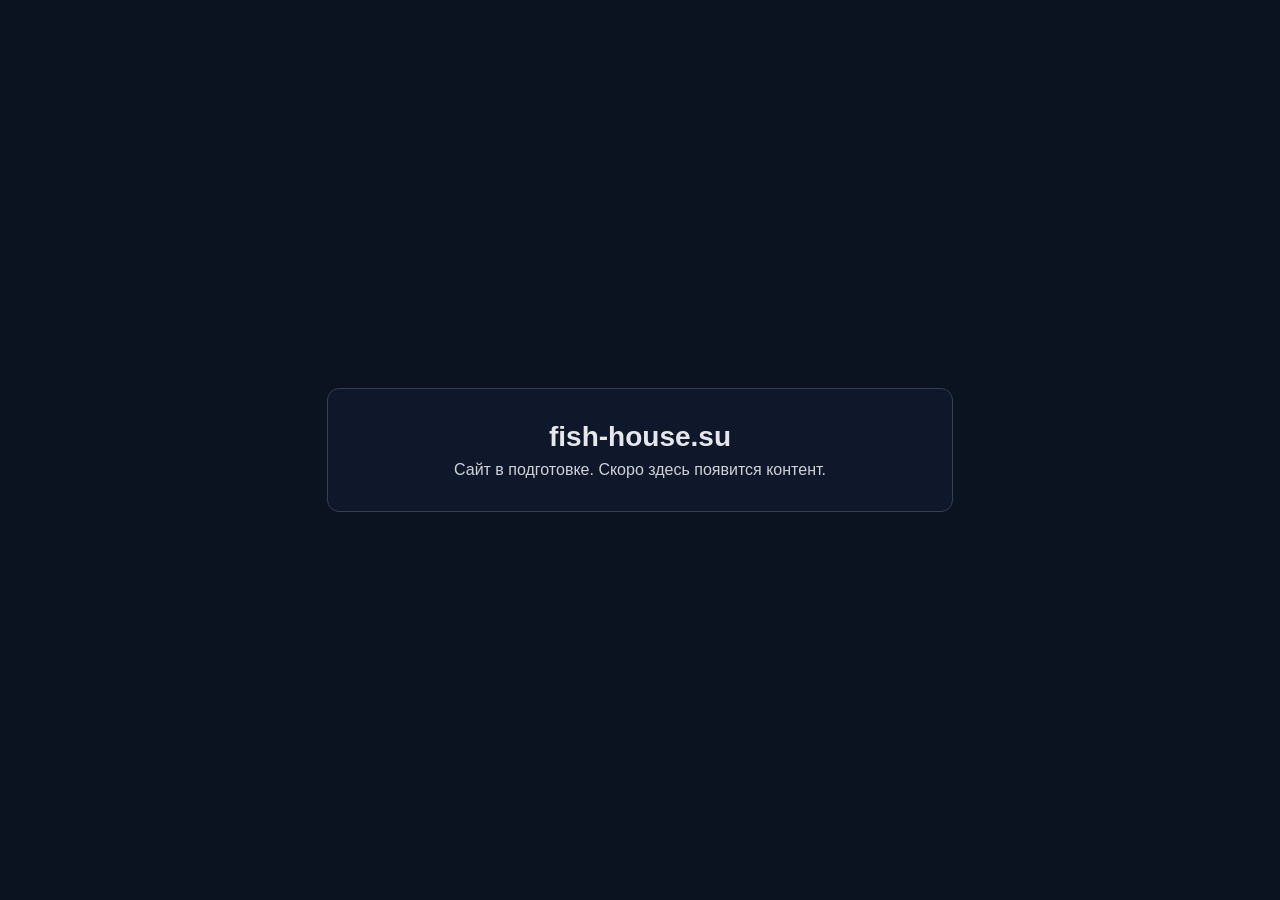
==== html/index.html @ 892a73ef "Initial Nginx + S-UI + LetsEncrypt setup" ====
<!doctype html>
<html lang="ru">
<head>
  <meta charset="utf-8">
  <meta name="viewport" content="width=device-width,initial-scale=1">
  <title>fish-house.su</title>
  <style>
    :root { color-scheme: dark; }
    body {
      margin: 0;
      min-height: 100vh;
      display: grid;
      place-items: center;
      font-family: -apple-system, BlinkMacSystemFont, "Segoe UI", Roboto, Arial, sans-serif;
      background: #0b1220;
      color: #e5e7eb;
    }
    .card {
      text-align: center;
      padding: 32px;
      border: 1px solid #334155;
      border-radius: 12px;
      background: #0f172a;
      max-width: 560px;
      width: calc(100% - 48px);
    }
    h1 { margin: 0 0 8px; font-size: 28px; }
    p { margin: 0; opacity: .9; }
  </style>
</head>
<body>
  <main class="card">
    <h1>fish-house.su</h1>
    <p>Сайт в подготовке. Скоро здесь появится контент.</p>
  </main>
</body>
</html>
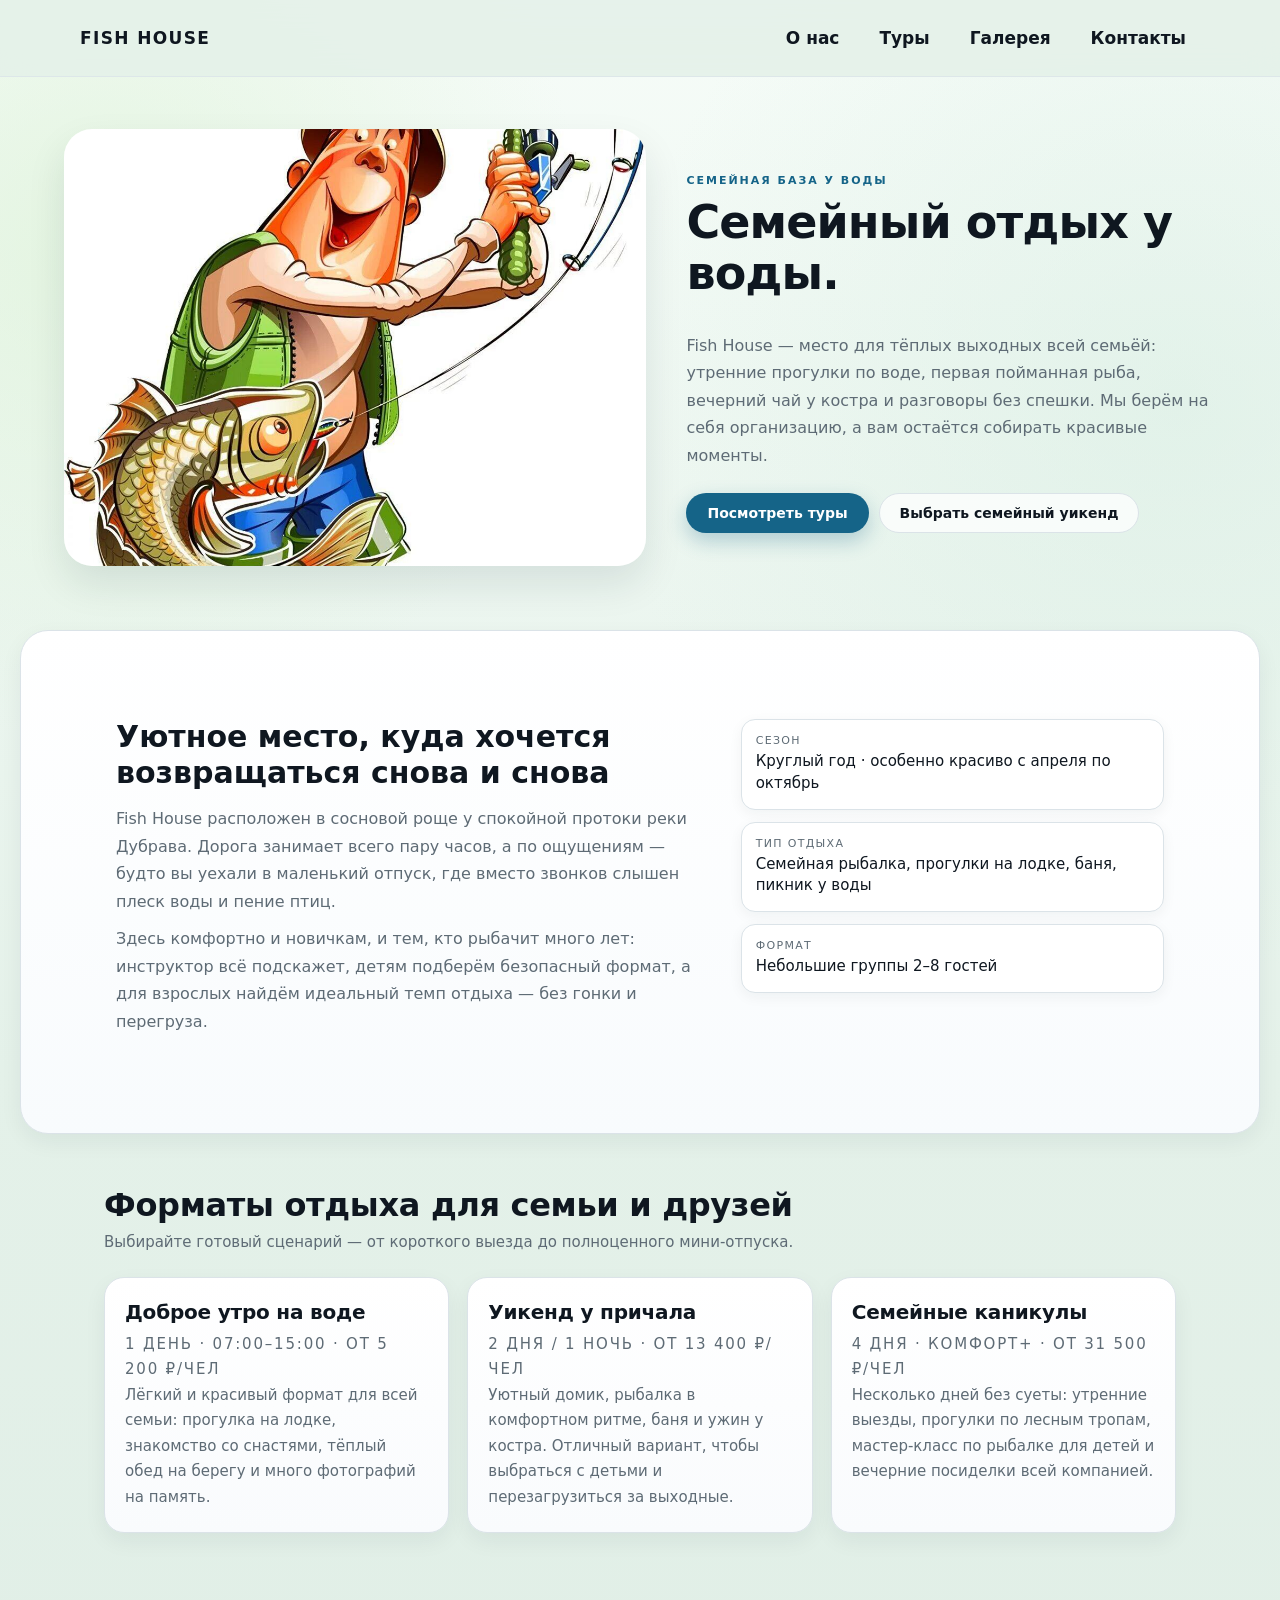
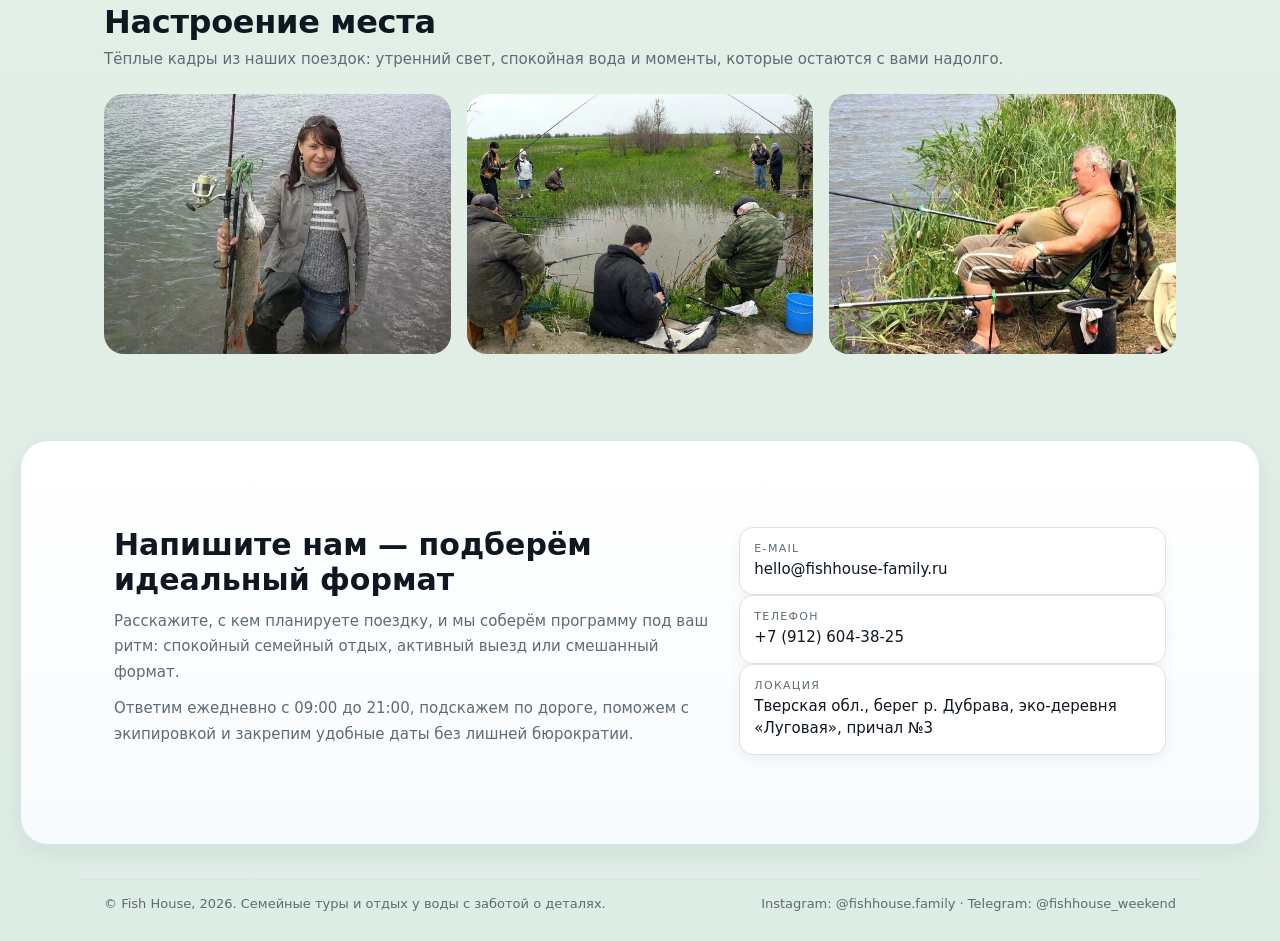
==== commit 28c6ac74: "add sait" ====
--- a/html/index.html
+++ b/html/index.html
@@ -1,37 +1,198 @@
-<!doctype html>
+<!DOCTYPE html>
 <html lang="ru">
 <head>
-  <meta charset="utf-8">
-  <meta name="viewport" content="width=device-width,initial-scale=1">
-  <title>fish-house.su</title>
-  <style>
-    :root { color-scheme: dark; }
-    body {
-      margin: 0;
-      min-height: 100vh;
-      display: grid;
-      place-items: center;
-      font-family: -apple-system, BlinkMacSystemFont, "Segoe UI", Roboto, Arial, sans-serif;
-      background: #0b1220;
-      color: #e5e7eb;
-    }
-    .card {
-      text-align: center;
-      padding: 32px;
-      border: 1px solid #334155;
-      border-radius: 12px;
-      background: #0f172a;
-      max-width: 560px;
-      width: calc(100% - 48px);
-    }
-    h1 { margin: 0 0 8px; font-size: 28px; }
-    p { margin: 0; opacity: .9; }
-  </style>
+    <meta charset="UTF-8">
+    <title>Fish House — семейный отдых и рыбалка с душой</title>
+    <meta name="viewport" content="width=device-width, initial-scale=1">
+    <meta name="description" content="Fish House — тёплый семейный отдых у воды: рыбалка, уютные домики, прогулки на лодке и воспоминания, которые хочется повторить.">
+    <link rel="stylesheet" href="assets/css/style.css">
 </head>
 <body>
-  <main class="card">
-    <h1>fish-house.su</h1>
-    <p>Сайт в подготовке. Скоро здесь появится контент.</p>
-  </main>
+<header class="site-header">
+    <div class="container header-inner">
+        <div class="logo">Fish House</div>
+        <nav class="nav" aria-label="Основная навигация">
+            <a href="#about">О нас</a>
+            <a href="#tours">Туры</a>
+            <a href="#gallery">Галерея</a>
+            <a href="#contacts">Контакты</a>
+        </nav>
+    </div>
+</header>
+
+<main>
+    <!-- Hero -->
+    <section class="hero">
+        <div class="hero-media">
+            <img src="assets/img/hero.jpg" alt="Рыбалка на рассвете">
+        </div>
+        <div class="hero-content">
+            <p class="eyebrow">Семейная база у воды</p>
+            <h1>Семейный отдых у воды.</h1>
+            <p class="hero-text">
+                Fish House — место для тёплых выходных всей семьёй: утренние прогулки по воде,
+                первая пойманная рыба, вечерний чай у костра и разговоры без спешки.
+                Мы берём на себя организацию, а вам остаётся собирать красивые моменты.
+            </p>
+            <div class="hero-actions">
+                <a href="#tours" class="btn primary">Посмотреть туры</a>
+                <a href="#contacts" class="btn ghost">Выбрать семейный уикенд</a>
+            </div>
+        </div>
+    </section>
+
+    <!-- About -->
+    <section id="about" class="section section-split">
+        <div class="container split-inner">
+            <div class="split-text">
+                <h2>Уютное место, куда хочется возвращаться снова и снова</h2>
+                <p>
+                    Fish House расположен в сосновой роще у спокойной протоки реки Дубрава.
+                    Дорога занимает всего пару часов, а по ощущениям — будто вы уехали в маленький отпуск,
+                    где вместо звонков слышен плеск воды и пение птиц.
+                </p>
+                <p>
+                    Здесь комфортно и новичкам, и тем, кто рыбачит много лет:
+                    инструктор всё подскажет, детям подберём безопасный формат,
+                    а для взрослых найдём идеальный темп отдыха — без гонки и перегруза.
+                </p>
+            </div>
+            <div class="split-meta">
+                <div class="meta-block">
+                    <span class="meta-label">Сезон</span>
+                    <span class="meta-value">Круглый год · особенно красиво с апреля по октябрь</span>
+                </div>
+                <div class="meta-block">
+                    <span class="meta-label">Тип отдыха</span>
+                    <span class="meta-value">Семейная рыбалка, прогулки на лодке, баня, пикник у воды</span>
+                </div>
+                <div class="meta-block">
+                    <span class="meta-label">Формат</span>
+                    <span class="meta-value">Небольшие группы 2–8 гостей</span>
+                </div>
+            </div>
+        </div>
+    </section>
+
+    <!-- Tours -->
+    <section id="tours" class="section section-cards">
+        <div class="container">
+            <div class="section-header">
+                <h2>Форматы отдыха для семьи и друзей</h2>
+                <p>Выбирайте готовый сценарий — от короткого выезда до полноценного мини-отпуска.</p>
+            </div>
+            <div class="cards-grid">
+                <article class="card">
+                    <h3>Доброе утро на воде</h3>
+                    <p class="card-tag">1 день · 07:00–15:00 · от 5 200 ₽/чел</p>
+                    <p>
+                        Лёгкий и красивый формат для всей семьи: прогулка на лодке,
+                        знакомство со снастями, тёплый обед на берегу и много фотографий на память.
+                    </p>
+                </article>
+                <article class="card">
+                    <h3>Уикенд у причала</h3>
+                    <p class="card-tag">2 дня / 1 ночь · от 13 400 ₽/чел</p>
+                    <p>
+                        Уютный домик, рыбалка в комфортном ритме, баня и ужин у костра.
+                        Отличный вариант, чтобы выбраться с детьми и перезагрузиться за выходные.
+                    </p>
+                </article>
+                <article class="card">
+                    <h3>Семейные каникулы</h3>
+                    <p class="card-tag">4 дня · комфорт+ · от 31 500 ₽/чел</p>
+                    <p>
+                        Несколько дней без суеты: утренние выезды, прогулки по лесным тропам,
+                        мастер-класс по рыбалке для детей и вечерние посиделки всей компанией.
+                    </p>
+                </article>
+            </div>
+        </div>
+    </section>
+
+    <!-- Gallery -->
+    <section id="gallery" class="section section-gallery">
+        <div class="container">
+            <div class="section-header">
+                <h2>Настроение места</h2>
+                <p>Тёплые кадры из наших поездок: утренний свет, спокойная вода и моменты, которые остаются с вами надолго.</p>
+            </div>
+            <div class="gallery-grid">
+                <figure class="gallery-item">
+                    <img src="assets/img/gallery-1.jpg" alt="Лодка на рассвете">
+                </figure>
+                <figure class="gallery-item">
+                    <img src="assets/img/gallery-2.jpg" alt="Река и лес">
+                </figure>
+                <figure class="gallery-item">
+                    <img src="assets/img/gallery-3.jpg" alt="Рыбак на причале">
+                </figure>
+            </div>
+        </div>
+    </section>
+
+    <!-- Contacts -->
+    <section id="contacts" class="section section-contacts">
+        <div class="container contacts-inner">
+            <div>
+                <h2>Напишите нам — подберём идеальный формат</h2>
+                <p>
+                    Расскажите, с кем планируете поездку, и мы соберём программу под ваш ритм:
+                    спокойный семейный отдых, активный выезд или смешанный формат.
+                </p>
+                <p>
+                    Ответим ежедневно с 09:00 до 21:00, подскажем по дороге,
+                    поможем с экипировкой и закрепим удобные даты без лишней бюрократии.
+                </p>
+            </div>
+            <div class="contacts-meta">
+                <div class="meta-block">
+                    <span class="meta-label">E‑mail</span>
+                    <span class="meta-value">hello@fishhouse-family.ru</span>
+                </div>
+                <div class="meta-block">
+                    <span class="meta-label">Телефон</span>
+                    <span class="meta-value">+7 (912) 604-38-25</span>
+                </div>
+                <div class="meta-block">
+                    <span class="meta-label">Локация</span>
+                    <span class="meta-value">Тверская обл., берег р. Дубрава, эко-деревня «Луговая», причал №3</span>
+                </div>
+            </div>
+        </div>
+    </section>
+</main>
+
+<footer class="site-footer">
+    <div class="container footer-inner">
+        <span>© Fish House, 2026. Семейные туры и отдых у воды с заботой о деталях.</span>
+        <span>Instagram: @fishhouse.family · Telegram: @fishhouse_weekend</span>
+    </div>
+</footer>
+<script>
+    (function () {
+        var header = document.querySelector('.site-header');
+        if (!header) return;
+
+        var media = window.matchMedia('(max-width: 600px)');
+
+        function syncHeaderState() {
+            if (!media.matches) {
+                header.classList.remove('is-scrolled');
+                return;
+            }
+
+            if (window.scrollY > 8) {
+                header.classList.add('is-scrolled');
+            } else {
+                header.classList.remove('is-scrolled');
+            }
+        }
+
+        window.addEventListener('scroll', syncHeaderState, { passive: true });
+        window.addEventListener('resize', syncHeaderState);
+        syncHeaderState();
+    })();
+</script>
 </body>
 </html>
--- a/html/assets/css/style.css
+++ b/html/assets/css/style.css
@@ -0,0 +1,487 @@
+:root {
+    --bg: #e4f1e9;
+    --bg-alt: #ffffff;
+    --text: #0f1720;
+    --muted: #5e6b75;
+    --accent: #156488;
+    --accent-hover: #0f506d;
+    --accent-soft: #d9edf6;
+    --border: #dbe3e8;
+    --surface: #ffffff;
+    --shadow-sm: 0 8px 22px rgba(11, 36, 49, 0.06);
+    --shadow-md: 0 18px 38px rgba(11, 36, 49, 0.1);
+    --radius-xl: 28px;
+    --radius-lg: 20px;
+    --radius-md: 14px;
+    --radius-sm: 10px;
+}
+
+*,
+*::before,
+*::after {
+    box-sizing: border-box;
+}
+
+html, body {
+    margin: 0;
+    padding: 0;
+    scroll-behavior: smooth;
+    font-family: system-ui, -apple-system, BlinkMacSystemFont, "SF Pro Text",
+    "Segoe UI", sans-serif;
+    background:
+        radial-gradient(900px circle at 8% 10%, rgba(214, 240, 206, 0.52) 0%, rgba(214, 240, 206, 0) 54%),
+        radial-gradient(980px circle at 92% 16%, rgba(208, 234, 221, 0.42) 0%, rgba(208, 234, 221, 0) 58%),
+        linear-gradient(180deg, #f6fcf8 0%, var(--bg) 42%, #ddece4 100%);
+    color: var(--text);
+}
+
+img {
+    max-width: 100%;
+    display: block;
+}
+
+a {
+    color: inherit;
+    text-decoration: none;
+}
+
+.container {
+    width: 100%;
+    max-width: 1120px;
+    margin: 0 auto;
+    padding: 0 24px;
+}
+
+/* Header */
+
+.site-header {
+    position: sticky;
+    top: 0;
+    z-index: 10;
+    backdrop-filter: blur(16px);
+    background: rgba(228, 241, 233, 0.88);
+    border-bottom: 1px solid rgba(219, 227, 232, 0.7);
+    transition: background 0.22s ease, border-color 0.22s ease, box-shadow 0.22s ease;
+}
+
+.site-header.is-scrolled {
+    background: rgba(228, 241, 233, 0.97);
+    border-bottom: 1px solid rgba(196, 214, 205, 0.9);
+    box-shadow: 0 6px 18px rgba(30, 64, 49, 0.09);
+}
+
+.header-inner {
+    display: flex;
+    align-items: center;
+    justify-content: space-between;
+    padding: 18px 0;
+}
+
+.logo {
+    font-weight: 700;
+    letter-spacing: 0.08em;
+    text-transform: uppercase;
+    font-size: 17px;
+    line-height: 1.2;
+}
+
+.nav {
+    display: flex;
+    gap: 12px;
+    font-size: 17px;
+    font-weight: 600;
+    line-height: 1.2;
+}
+
+.nav a {
+    padding: 10px 14px;
+    border-radius: 999px;
+    transition: background 0.2s ease, color 0.2s ease;
+}
+
+.nav a:hover {
+    background: rgba(21, 100, 136, 0.1);
+    color: var(--accent);
+}
+
+/* Hero */
+
+.hero {
+    display: grid;
+    grid-template-columns: minmax(0, 1.1fr) minmax(0, 1fr);
+    gap: clamp(24px, 3.2vw, 40px);
+    padding: clamp(28px, 5vw, 52px) 24px 64px;
+    max-width: 1200px;
+    margin: 0 auto;
+}
+
+.hero-media {
+    border-radius: var(--radius-xl);
+    overflow: hidden;
+    aspect-ratio: 4 / 3;
+    box-shadow: var(--shadow-md);
+}
+
+.hero-media img {
+    object-fit: cover;
+    width: 100%;
+    height: 100%;
+    min-height: 100%;
+    object-position: center 58%;
+}
+
+.hero-content {
+    display: flex;
+    flex-direction: column;
+    justify-content: center;
+}
+
+.eyebrow {
+    text-transform: uppercase;
+    letter-spacing: 0.18em;
+    font-size: 11px;
+    color: var(--accent);
+    font-weight: 700;
+    margin-bottom: 10px;
+}
+
+.hero h1 {
+    font-size: clamp(30px, 4.1vw, 46px);
+    line-height: 1.12;
+    margin: 0 0 16px;
+    letter-spacing: -0.02em;
+}
+
+.hero-text {
+    color: var(--muted);
+    font-size: 16px;
+    line-height: 1.72;
+    margin-bottom: 24px;
+    max-width: 60ch;
+}
+
+.hero-actions {
+    display: flex;
+    flex-wrap: wrap;
+    gap: 10px;
+}
+
+.btn {
+    display: inline-flex;
+    align-items: center;
+    justify-content: center;
+    padding: 11px 20px;
+    border-radius: 999px;
+    font-size: 14px;
+    font-weight: 600;
+    border: 1px solid transparent;
+    cursor: pointer;
+    transition: transform 0.2s ease, background 0.2s ease, color 0.2s ease, border-color 0.2s ease, box-shadow 0.2s ease;
+}
+
+.btn.primary {
+    background: var(--accent);
+    color: #fff;
+    box-shadow: 0 8px 20px rgba(21, 100, 136, 0.28);
+}
+
+.btn.primary:hover {
+    background: var(--accent-hover);
+    transform: translateY(-1px);
+}
+
+.btn.ghost {
+    background: rgba(255, 255, 255, 0.75);
+    border-color: var(--border);
+    color: var(--text);
+}
+
+.btn.ghost:hover {
+    background: rgba(255, 255, 255, 1);
+    border-color: #c6d3dc;
+}
+
+/* Sections */
+
+.section {
+    padding: 52px 0;
+}
+
+.section-header {
+    margin-bottom: 26px;
+}
+
+.section-header h2 {
+    margin: 0 0 8px;
+    font-size: clamp(24px, 3vw, 32px);
+    line-height: 1.2;
+    letter-spacing: -0.01em;
+}
+
+.section-header p {
+    margin: 0;
+    color: var(--muted);
+    font-size: 15px;
+}
+
+/* Split section */
+
+.section-split {
+    background: linear-gradient(180deg, #ffffff 0%, #f8fbfd 100%);
+    border-radius: var(--radius-xl);
+    margin: 0 20px;
+    border: 1px solid var(--border);
+    box-shadow: var(--shadow-sm);
+}
+
+.split-inner {
+    display: grid;
+    grid-template-columns: minmax(0, 1.4fr) minmax(0, 1fr);
+    gap: 32px;
+    padding: clamp(24px, 3.2vw, 36px);
+}
+
+.split-text h2 {
+    margin-top: 0;
+    margin-bottom: 14px;
+    font-size: clamp(24px, 2.7vw, 30px);
+    line-height: 1.2;
+}
+
+.split-text p {
+    margin: 0 0 10px;
+    color: var(--muted);
+    font-size: 16px;
+    line-height: 1.72;
+}
+
+.split-meta {
+    display: flex;
+    flex-direction: column;
+    gap: 12px;
+}
+
+.meta-block {
+    padding: 14px 14px;
+    border-radius: var(--radius-md);
+    background: var(--surface);
+    border: 1px solid var(--border);
+    box-shadow: 0 4px 14px rgba(11, 36, 49, 0.05);
+}
+
+.meta-label {
+    display: block;
+    font-size: 11px;
+    text-transform: uppercase;
+    letter-spacing: 0.12em;
+    color: var(--muted);
+    margin-bottom: 4px;
+}
+
+.meta-value {
+    font-size: 15px;
+    line-height: 1.45;
+}
+
+/* Cards */
+
+.section-cards .cards-grid {
+    display: grid;
+    grid-template-columns: repeat(3, minmax(0, 1fr));
+    gap: 18px;
+}
+
+.card {
+    background: linear-gradient(180deg, #ffffff 0%, #f9fbfd 100%);
+    border-radius: var(--radius-lg);
+    padding: 22px 20px 22px;
+    border: 1px solid var(--border);
+    box-shadow: var(--shadow-sm);
+    transition: transform 0.22s ease, box-shadow 0.22s ease, border-color 0.22s ease;
+}
+
+.card:hover {
+    transform: translateY(-4px);
+    border-color: #c8d8e2;
+    box-shadow: var(--shadow-md);
+}
+
+.card h3 {
+    margin: 0 0 8px;
+    font-size: 20px;
+    letter-spacing: -0.01em;
+}
+
+.card-tag {
+    margin: 0 0 10px;
+    font-size: 12px;
+    text-transform: uppercase;
+    letter-spacing: 0.12em;
+    color: var(--muted);
+}
+
+.card p {
+    margin: 0;
+    font-size: 15px;
+    color: var(--muted);
+    line-height: 1.7;
+}
+
+/* Gallery */
+
+.section-gallery {
+    padding-top: 18px;
+}
+
+.gallery-grid {
+    display: grid;
+    grid-template-columns: repeat(3, minmax(0, 1fr));
+    gap: 16px;
+}
+
+.gallery-item {
+    margin: 0;
+    aspect-ratio: 4 / 3;
+    border-radius: var(--radius-lg);
+    overflow: hidden;
+}
+
+.gallery-item img {
+    object-fit: cover;
+    width: 100%;
+    height: 100%;
+    min-height: 100%;
+    box-shadow: var(--shadow-sm);
+    transition: transform 0.25s ease, box-shadow 0.25s ease;
+}
+
+.gallery-item img:hover {
+    transform: translateY(-2px);
+    box-shadow: var(--shadow-md);
+}
+
+/* Contacts */
+
+.section-contacts {
+    background: linear-gradient(180deg, #ffffff 0%, #f8fbfd 100%);
+    border-radius: var(--radius-xl);
+    margin: 34px 20px 10px;
+    border: 1px solid var(--border);
+    box-shadow: var(--shadow-sm);
+}
+
+.contacts-inner {
+    display: grid;
+    grid-template-columns: minmax(0, 1.4fr) minmax(0, 1fr);
+    gap: 28px;
+    padding: clamp(24px, 3vw, 34px);
+}
+
+.section-contacts h2 {
+    margin-top: 0;
+    margin-bottom: 12px;
+    font-size: clamp(24px, 2.7vw, 30px);
+}
+
+.section-contacts p {
+    margin: 0 0 10px;
+    color: var(--muted);
+    font-size: 15px;
+    line-height: 1.72;
+}
+
+/* Footer */
+
+.site-footer {
+    padding: 24px 0 30px;
+    font-size: 13px;
+    color: var(--muted);
+}
+
+.footer-inner {
+    display: flex;
+    flex-wrap: wrap;
+    gap: 10px;
+    justify-content: space-between;
+    border-top: 1px solid rgba(219, 227, 232, 0.8);
+    padding-top: 16px;
+}
+
+/* Responsive */
+
+@media (max-width: 900px) {
+    .hero {
+        grid-template-columns: 1fr;
+        padding-bottom: 52px;
+    }
+
+    .split-inner,
+    .section-cards .cards-grid,
+    .gallery-grid,
+    .contacts-inner {
+        grid-template-columns: 1fr;
+    }
+
+    .section-split,
+    .section-contacts {
+        margin: 20px;
+    }
+
+    .hero-media {
+        order: -1;
+        aspect-ratio: 16 / 10;
+    }
+}
+
+@media (max-width: 600px) {
+    .container {
+        padding: 0 16px;
+    }
+
+    .section {
+        padding: 42px 0;
+    }
+
+    .header-inner {
+        flex-direction: column;
+        align-items: flex-start;
+        gap: 8px;
+    }
+
+    .site-header.is-scrolled {
+        background: rgba(226, 240, 231, 0.98);
+        box-shadow: 0 8px 20px rgba(30, 64, 49, 0.12);
+    }
+
+    .logo {
+        font-size: 18px;
+        letter-spacing: 0.06em;
+    }
+
+    .nav {
+        flex-wrap: wrap;
+        gap: 8px;
+        font-size: 18px;
+        font-weight: 600;
+    }
+
+    .nav a {
+        padding: 10px 14px;
+    }
+
+    .hero {
+        padding: 24px 16px 44px;
+    }
+
+    .hero-media {
+        aspect-ratio: 4 / 3;
+    }
+
+    .gallery-item {
+        aspect-ratio: 16 / 11;
+    }
+
+    .hero h1 {
+        font-size: 30px;
+    }
+}
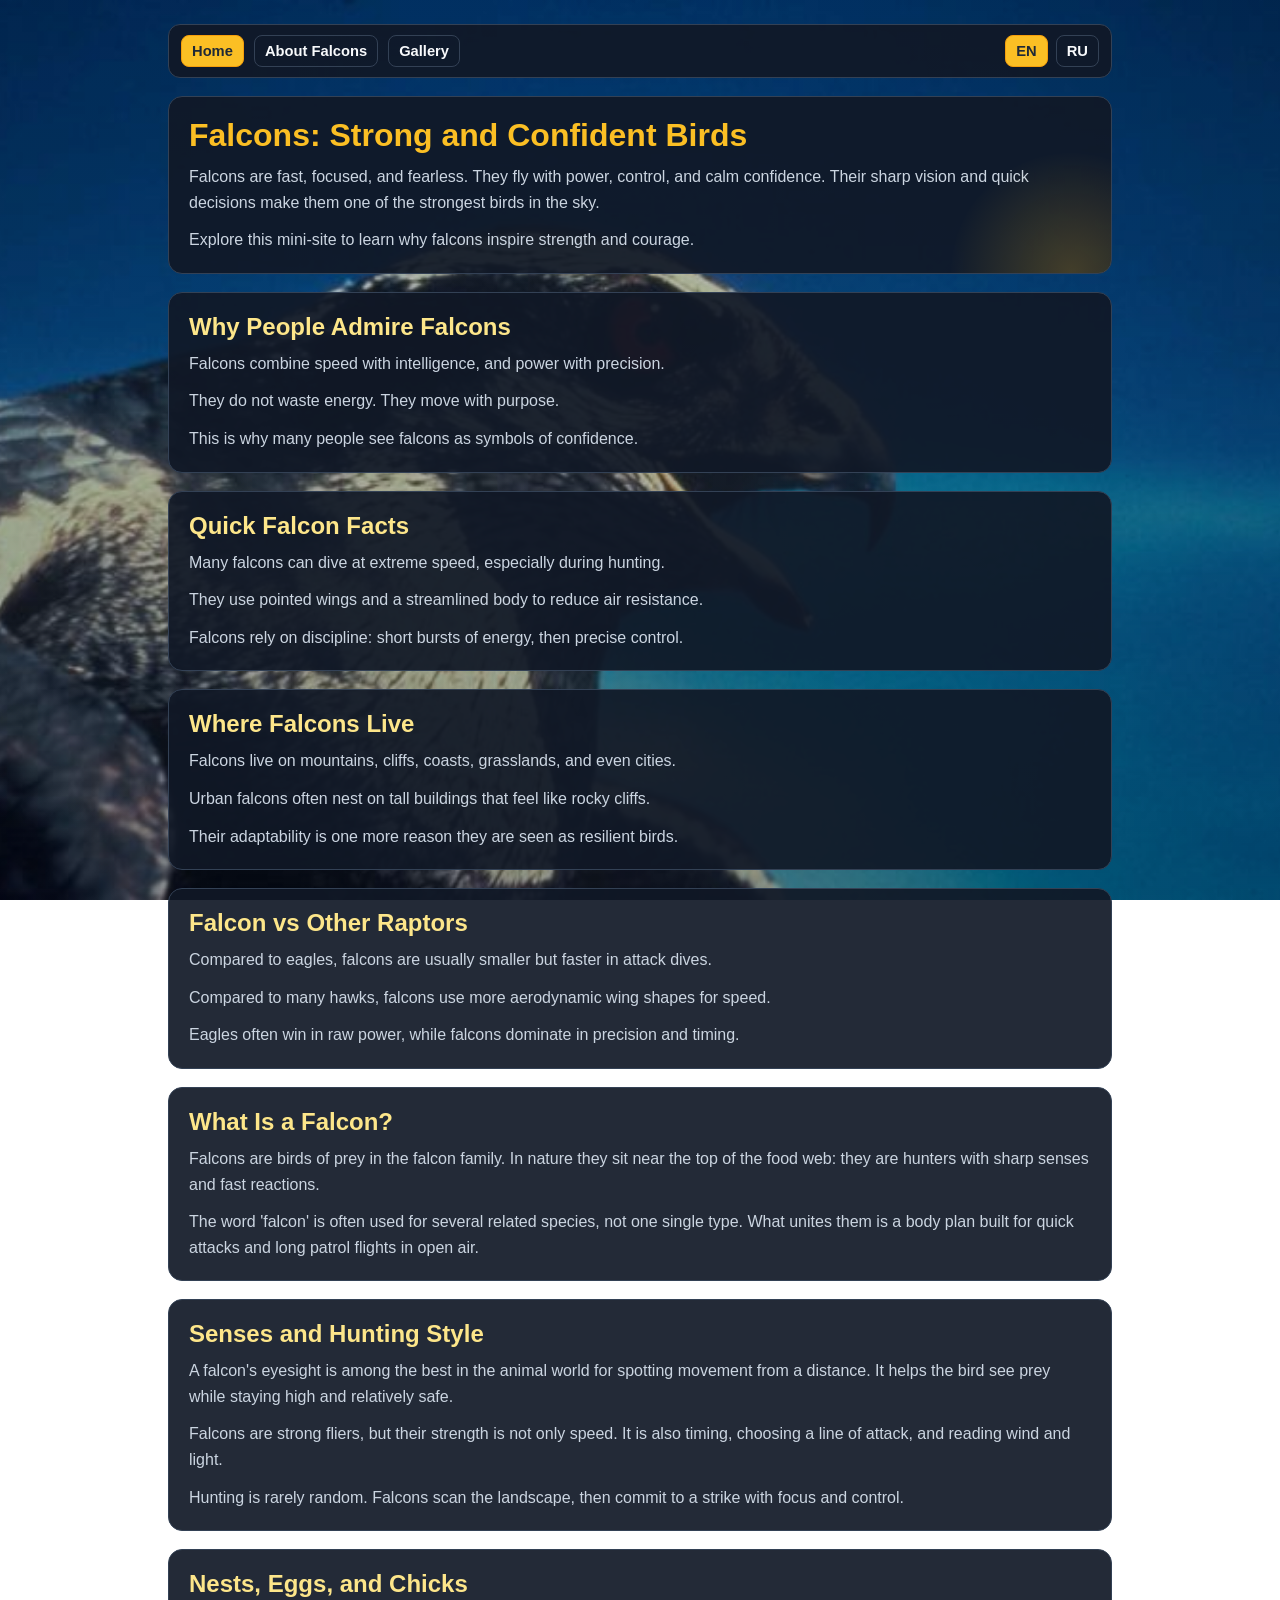
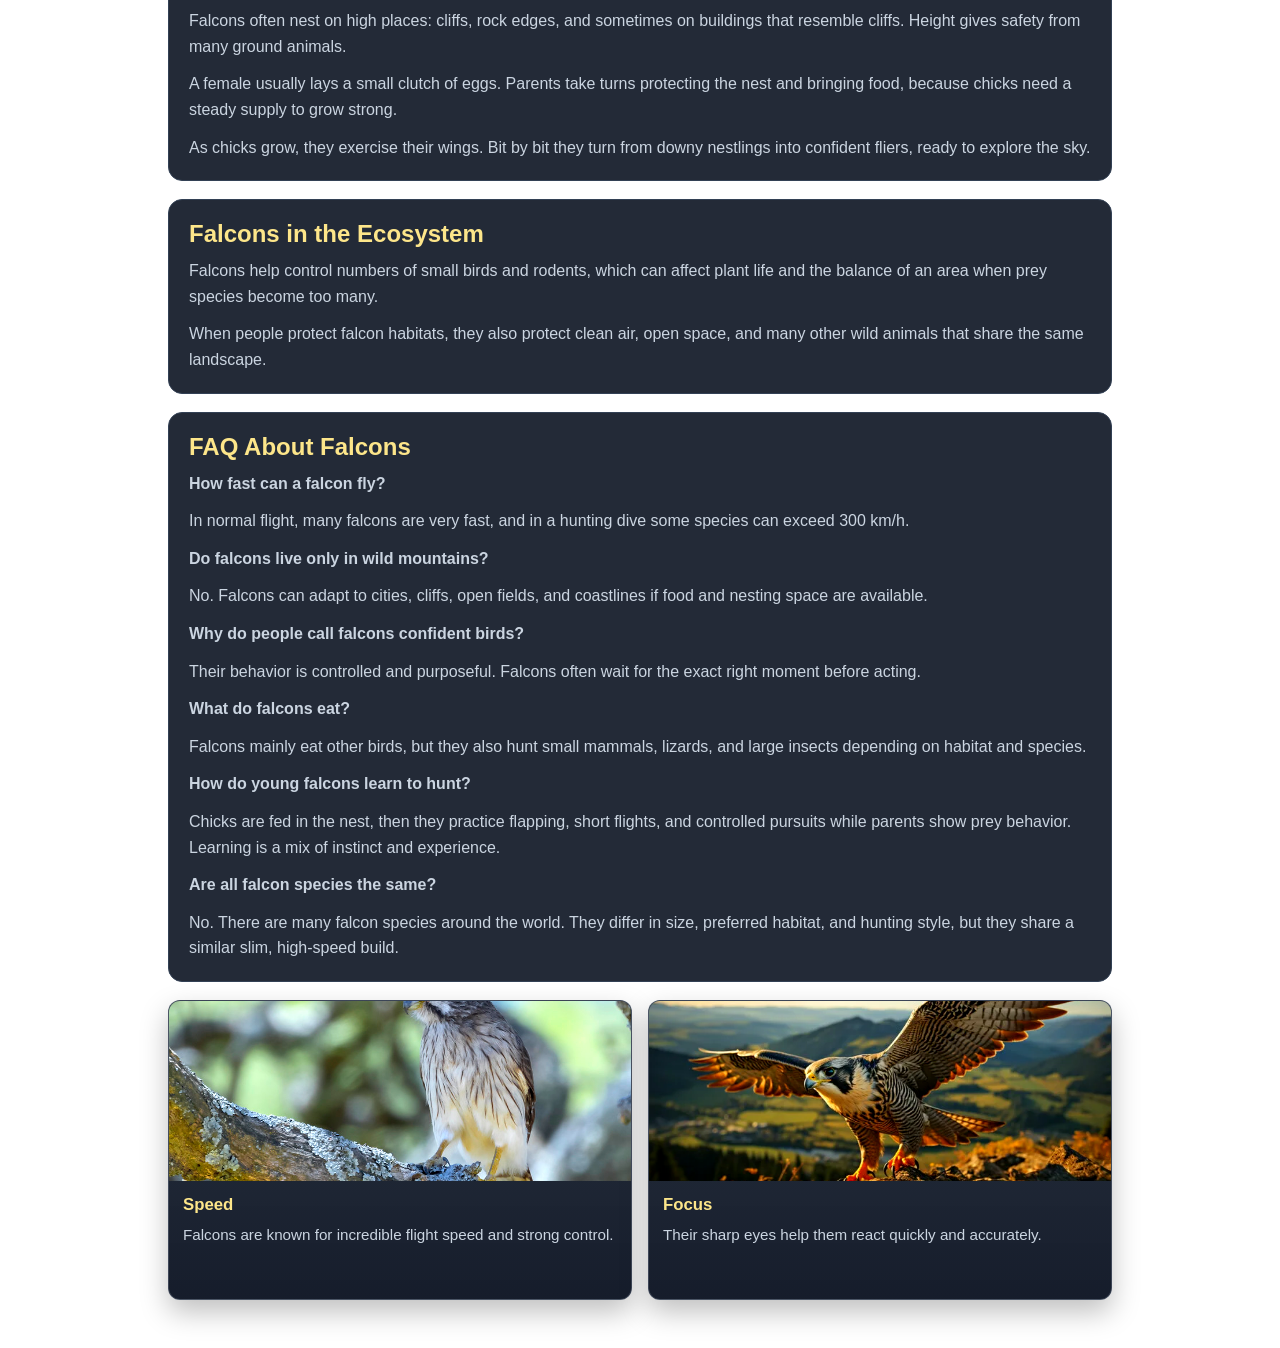
==== commit bc978265: "Docker stack for sokolrock.org: static site in html/, S-UI at panel.sokolrock.org Adapt Docker_S-UI-" ====
--- a/html/index.html
+++ b/html/index.html
@@ -1,198 +1,128 @@
-<!DOCTYPE html>
-<html lang="ru">
+<!doctype html>
+<html lang="en">
 <head>
-    <meta charset="UTF-8">
-    <title>Fish House — семейный отдых и рыбалка с душой</title>
-    <meta name="viewport" content="width=device-width, initial-scale=1">
-    <meta name="description" content="Fish House — тёплый семейный отдых у воды: рыбалка, уютные домики, прогулки на лодке и воспоминания, которые хочется повторить.">
-    <link rel="stylesheet" href="assets/css/style.css">
+  <meta charset="UTF-8" />
+  <meta name="viewport" content="width=device-width, initial-scale=1.0" />
+  <title>Falcons | Home</title>
+  <link rel="stylesheet" href="styles.css" />
 </head>
 <body>
-<header class="site-header">
-    <div class="container header-inner">
-        <div class="logo">Fish House</div>
-        <nav class="nav" aria-label="Основная навигация">
-            <a href="#about">О нас</a>
-            <a href="#tours">Туры</a>
-            <a href="#gallery">Галерея</a>
-            <a href="#contacts">Контакты</a>
-        </nav>
-    </div>
-</header>
+  <main class="container">
+    <nav class="top-nav">
+      <div class="top-nav-left">
+        <button class="menu-btn" data-i18n="menu">Menu</button>
+        <div class="nav-links">
+          <a href="index.html" class="active" data-i18n="navHome">Home</a>
+          <a href="about.html" data-i18n="navAbout">About Falcons</a>
+          <a href="gallery.html" data-i18n="navGallery">Gallery</a>
+        </div>
+      </div>
+      <div class="lang-switcher">
+        <button class="lang-btn" data-lang="en">EN</button>
+        <button class="lang-btn" data-lang="ru">RU</button>
+      </div>
+    </nav>
 
-<main>
-    <!-- Hero -->
     <section class="hero">
-        <div class="hero-media">
-            <img src="assets/img/hero.jpg" alt="Рыбалка на рассвете">
-        </div>
-        <div class="hero-content">
-            <p class="eyebrow">Семейная база у воды</p>
-            <h1>Семейный отдых у воды.</h1>
-            <p class="hero-text">
-                Fish House — место для тёплых выходных всей семьёй: утренние прогулки по воде,
-                первая пойманная рыба, вечерний чай у костра и разговоры без спешки.
-                Мы берём на себя организацию, а вам остаётся собирать красивые моменты.
-            </p>
-            <div class="hero-actions">
-                <a href="#tours" class="btn primary">Посмотреть туры</a>
-                <a href="#contacts" class="btn ghost">Выбрать семейный уикенд</a>
-            </div>
-        </div>
+      <h1 data-i18n="heroTitle">Falcons: Strong and Confident Birds</h1>
+      <p data-i18n="heroText1">
+        Falcons are fast, focused, and fearless. They fly with power, control,
+        and calm confidence. Their sharp vision and quick decisions make them
+        one of the strongest birds in the sky.
+      </p>
+      <p class="space" data-i18n="heroText2">
+        Explore this mini-site to learn why falcons inspire strength and courage.
+      </p>
     </section>
 
-    <!-- About -->
-    <section id="about" class="section section-split">
-        <div class="container split-inner">
-            <div class="split-text">
-                <h2>Уютное место, куда хочется возвращаться снова и снова</h2>
-                <p>
-                    Fish House расположен в сосновой роще у спокойной протоки реки Дубрава.
-                    Дорога занимает всего пару часов, а по ощущениям — будто вы уехали в маленький отпуск,
-                    где вместо звонков слышен плеск воды и пение птиц.
-                </p>
-                <p>
-                    Здесь комфортно и новичкам, и тем, кто рыбачит много лет:
-                    инструктор всё подскажет, детям подберём безопасный формат,
-                    а для взрослых найдём идеальный темп отдыха — без гонки и перегруза.
-                </p>
-            </div>
-            <div class="split-meta">
-                <div class="meta-block">
-                    <span class="meta-label">Сезон</span>
-                    <span class="meta-value">Круглый год · особенно красиво с апреля по октябрь</span>
-                </div>
-                <div class="meta-block">
-                    <span class="meta-label">Тип отдыха</span>
-                    <span class="meta-value">Семейная рыбалка, прогулки на лодке, баня, пикник у воды</span>
-                </div>
-                <div class="meta-block">
-                    <span class="meta-label">Формат</span>
-                    <span class="meta-value">Небольшие группы 2–8 гостей</span>
-                </div>
-            </div>
-        </div>
+    <section class="panel">
+      <h2 data-i18n="whyTitle">Why People Admire Falcons</h2>
+      <p data-i18n="whyText1">Falcons combine speed with intelligence, and power with precision.</p>
+      <p class="space" data-i18n="whyText2">They do not waste energy. They move with purpose.</p>
+      <p class="space" data-i18n="whyText3">This is why many people see falcons as symbols of confidence.</p>
     </section>
 
-    <!-- Tours -->
-    <section id="tours" class="section section-cards">
-        <div class="container">
-            <div class="section-header">
-                <h2>Форматы отдыха для семьи и друзей</h2>
-                <p>Выбирайте готовый сценарий — от короткого выезда до полноценного мини-отпуска.</p>
-            </div>
-            <div class="cards-grid">
-                <article class="card">
-                    <h3>Доброе утро на воде</h3>
-                    <p class="card-tag">1 день · 07:00–15:00 · от 5 200 ₽/чел</p>
-                    <p>
-                        Лёгкий и красивый формат для всей семьи: прогулка на лодке,
-                        знакомство со снастями, тёплый обед на берегу и много фотографий на память.
-                    </p>
-                </article>
-                <article class="card">
-                    <h3>Уикенд у причала</h3>
-                    <p class="card-tag">2 дня / 1 ночь · от 13 400 ₽/чел</p>
-                    <p>
-                        Уютный домик, рыбалка в комфортном ритме, баня и ужин у костра.
-                        Отличный вариант, чтобы выбраться с детьми и перезагрузиться за выходные.
-                    </p>
-                </article>
-                <article class="card">
-                    <h3>Семейные каникулы</h3>
-                    <p class="card-tag">4 дня · комфорт+ · от 31 500 ₽/чел</p>
-                    <p>
-                        Несколько дней без суеты: утренние выезды, прогулки по лесным тропам,
-                        мастер-класс по рыбалке для детей и вечерние посиделки всей компанией.
-                    </p>
-                </article>
-            </div>
-        </div>
+    <section class="panel">
+      <h2 data-i18n="factsTitle">Quick Falcon Facts</h2>
+      <p data-i18n="factsText1">Many falcons can dive at extreme speed, especially during hunting.</p>
+      <p class="space" data-i18n="factsText2">They use pointed wings and a streamlined body to reduce air resistance.</p>
+      <p class="space" data-i18n="factsText3">Falcons rely on discipline: short bursts of energy, then precise control.</p>
     </section>
 
-    <!-- Gallery -->
-    <section id="gallery" class="section section-gallery">
-        <div class="container">
-            <div class="section-header">
-                <h2>Настроение места</h2>
-                <p>Тёплые кадры из наших поездок: утренний свет, спокойная вода и моменты, которые остаются с вами надолго.</p>
-            </div>
-            <div class="gallery-grid">
-                <figure class="gallery-item">
-                    <img src="assets/img/gallery-1.jpg" alt="Лодка на рассвете">
-                </figure>
-                <figure class="gallery-item">
-                    <img src="assets/img/gallery-2.jpg" alt="Река и лес">
-                </figure>
-                <figure class="gallery-item">
-                    <img src="assets/img/gallery-3.jpg" alt="Рыбак на причале">
-                </figure>
-            </div>
-        </div>
+    <section class="panel">
+      <h2 data-i18n="habitatTitle">Where Falcons Live</h2>
+      <p data-i18n="habitatText1">Falcons live on mountains, cliffs, coasts, grasslands, and even cities.</p>
+      <p class="space" data-i18n="habitatText2">Urban falcons often nest on tall buildings that feel like rocky cliffs.</p>
+      <p class="space" data-i18n="habitatText3">Their adaptability is one more reason they are seen as resilient birds.</p>
     </section>
 
-    <!-- Contacts -->
-    <section id="contacts" class="section section-contacts">
-        <div class="container contacts-inner">
-            <div>
-                <h2>Напишите нам — подберём идеальный формат</h2>
-                <p>
-                    Расскажите, с кем планируете поездку, и мы соберём программу под ваш ритм:
-                    спокойный семейный отдых, активный выезд или смешанный формат.
-                </p>
-                <p>
-                    Ответим ежедневно с 09:00 до 21:00, подскажем по дороге,
-                    поможем с экипировкой и закрепим удобные даты без лишней бюрократии.
-                </p>
-            </div>
-            <div class="contacts-meta">
-                <div class="meta-block">
-                    <span class="meta-label">E‑mail</span>
-                    <span class="meta-value">hello@fishhouse-family.ru</span>
-                </div>
-                <div class="meta-block">
-                    <span class="meta-label">Телефон</span>
-                    <span class="meta-value">+7 (912) 604-38-25</span>
-                </div>
-                <div class="meta-block">
-                    <span class="meta-label">Локация</span>
-                    <span class="meta-value">Тверская обл., берег р. Дубрава, эко-деревня «Луговая», причал №3</span>
-                </div>
-            </div>
+    <section class="panel">
+      <h2 data-i18n="compareTitle">Falcon vs Other Raptors</h2>
+      <p data-i18n="compareText1">Compared to eagles, falcons are usually smaller but faster in attack dives.</p>
+      <p class="space" data-i18n="compareText2">Compared to many hawks, falcons use more aerodynamic wing shapes for speed.</p>
+      <p class="space" data-i18n="compareText3">Eagles often win in raw power, while falcons dominate in precision and timing.</p>
+    </section>
+
+    <section class="panel">
+      <h2 data-i18n="taxonomyTitle">What Is a Falcon?</h2>
+      <p data-i18n="taxonomyP1">Falcons are birds of prey in the falcon family. In nature they sit near the top of the food web.</p>
+      <p class="space" data-i18n="taxonomyP2">The word "falcon" is often used for several related species, not one single type.</p>
+    </section>
+
+    <section class="panel">
+      <h2 data-i18n="sensesTitle">Senses and Hunting Style</h2>
+      <p data-i18n="sensesP1">A falcon's eyesight is among the best in the animal world for spotting movement from a distance.</p>
+      <p class="space" data-i18n="sensesP2">Falcons are strong fliers, but their strength is not only speed. It is also timing, choosing a line of attack, and reading wind and light.</p>
+      <p class="space" data-i18n="sensesP3">Hunting is rarely random. Falcons scan the landscape, then commit to a strike with focus and control.</p>
+    </section>
+
+    <section class="panel">
+      <h2 data-i18n="lifeCycleTitle">Nests, Eggs, and Chicks</h2>
+      <p data-i18n="lifeCycleP1">Falcons often nest on high places: cliffs, rock edges, and sometimes on buildings that resemble cliffs.</p>
+      <p class="space" data-i18n="lifeCycleP2">A female usually lays a small clutch of eggs. Parents take turns protecting the nest and bringing food.</p>
+      <p class="space" data-i18n="lifeCycleP3">As chicks grow, they exercise their wings, turning from downy nestlings into confident fliers.</p>
+    </section>
+
+    <section class="panel">
+      <h2 data-i18n="roleTitle">Falcons in the Ecosystem</h2>
+      <p data-i18n="roleP1">Falcons help control numbers of small birds and rodents, which can affect the balance of an area when prey species become too many.</p>
+      <p class="space" data-i18n="roleP2">When people protect falcon habitats, they also help clean air, open space, and many other wild animals.</p>
+    </section>
+
+    <section class="panel">
+      <h2 data-i18n="faqTitle">FAQ About Falcons</h2>
+      <p><strong data-i18n="faqQ1">How fast can a falcon fly?</strong></p>
+      <p class="space" data-i18n="faqA1">In normal flight, many falcons are very fast, and in a hunting dive some species can exceed 300 km/h.</p>
+      <p class="space"><strong data-i18n="faqQ2">Do falcons live only in wild mountains?</strong></p>
+      <p class="space" data-i18n="faqA2">No. Falcons can adapt to cities, cliffs, open fields, and coastlines if food and nesting space are available.</p>
+      <p class="space"><strong data-i18n="faqQ3">Why do people call falcons confident birds?</strong></p>
+      <p class="space" data-i18n="faqA3">Their behavior is controlled and purposeful. Falcons often wait for the exact right moment before acting.</p>
+      <p class="space"><strong data-i18n="faqQ4">What do falcons eat?</strong></p>
+      <p class="space" data-i18n="faqA4">Falcons mainly eat other birds, but they also hunt small mammals, lizards, and large insects depending on habitat and species.</p>
+      <p class="space"><strong data-i18n="faqQ5">How do young falcons learn to hunt?</strong></p>
+      <p class="space" data-i18n="faqA5">Chicks are fed in the nest, then they practice flapping, short flights, and controlled pursuits while parents show prey behavior.</p>
+      <p class="space"><strong data-i18n="faqQ6">Are all falcon species the same?</strong></p>
+      <p class="space" data-i18n="faqA6">No. There are many falcon species around the world. They differ in size, preferred habitat, and hunting style.</p>
+    </section>
+
+    <section class="grid">
+      <article class="card">
+        <img src="image/1sokol.jpeg" alt="Falcon flying high in the sky" />
+        <div class="content">
+          <h3 data-i18n="speedTitle">Speed</h3>
+          <p data-i18n="speedText">Falcons are known for incredible flight speed and strong control.</p>
         </div>
+      </article>
+
+      <article class="card">
+        <img src="image/2Sokol.jpeg" alt="Falcon watching carefully" />
+        <div class="content">
+          <h3 data-i18n="focusTitle">Focus</h3>
+          <p data-i18n="focusText">Their sharp eyes help them react quickly and accurately.</p>
+        </div>
+      </article>
     </section>
-</main>
-
-<footer class="site-footer">
-    <div class="container footer-inner">
-        <span>© Fish House, 2026. Семейные туры и отдых у воды с заботой о деталях.</span>
-        <span>Instagram: @fishhouse.family · Telegram: @fishhouse_weekend</span>
-    </div>
-</footer>
-<script>
-    (function () {
-        var header = document.querySelector('.site-header');
-        if (!header) return;
-
-        var media = window.matchMedia('(max-width: 600px)');
-
-        function syncHeaderState() {
-            if (!media.matches) {
-                header.classList.remove('is-scrolled');
-                return;
-            }
-
-            if (window.scrollY > 8) {
-                header.classList.add('is-scrolled');
-            } else {
-                header.classList.remove('is-scrolled');
-            }
-        }
-
-        window.addEventListener('scroll', syncHeaderState, { passive: true });
-        window.addEventListener('resize', syncHeaderState);
-        syncHeaderState();
-    })();
-</script>
+  </main>
+  <script src="app.js"></script>
 </body>
 </html>
--- a/html/styles.css
+++ b/html/styles.css
@@ -0,0 +1,417 @@
+:root {
+  --bg: #0f172a;
+  --panel: #111827;
+  --card: #1f2937;
+  --text: #f8fafc;
+  --muted: #cbd5e1;
+  --accent: #f59e0b;
+  --accent-dark: #b45309;
+  --border: #334155;
+  /* Фон сайта: любое фото из папки image — например image/1sokol.jpeg … image/6Sokol.jpeg */
+  --falcon-bg-image: url("image/4Sokol.jpeg");
+}
+
+* {
+  box-sizing: border-box;
+}
+
+body {
+  margin: 0;
+  font-family: Arial, Helvetica, sans-serif;
+  color: var(--text);
+  min-height: 100vh;
+  position: relative;
+}
+
+/* Фон: фото сокола + тёмный слой, чтобы текст и карточки оставались читаемыми */
+body::before {
+  content: "";
+  position: fixed;
+  inset: 0;
+  z-index: -2;
+  background: var(--falcon-bg-image) center / cover no-repeat;
+}
+
+body::after {
+  content: "";
+  position: fixed;
+  inset: 0;
+  z-index: -1;
+  background: linear-gradient(
+    180deg,
+    rgba(2, 6, 23, 0.28) 0%,
+    rgba(15, 23, 42, 0.32) 45%,
+    rgba(2, 6, 23, 0.42) 100%
+  );
+  pointer-events: none;
+}
+
+body.gallery-page {
+  position: relative;
+  overflow-x: hidden;
+}
+
+.container {
+  max-width: 980px;
+  margin: 0 auto;
+  padding: 24px 18px 48px;
+  position: relative;
+  z-index: 1;
+}
+
+.top-nav {
+  background: rgba(17, 24, 39, 0.92);
+  border: 1px solid var(--border);
+  border-radius: 12px;
+  padding: 10px 12px;
+  margin-bottom: 18px;
+  display: flex;
+  align-items: center;
+  justify-content: space-between;
+  gap: 12px;
+}
+
+.top-nav-left {
+  display: flex;
+  gap: 10px;
+  flex-wrap: wrap;
+}
+
+.nav-links {
+  display: flex;
+  gap: 10px;
+  flex-wrap: wrap;
+}
+
+.top-nav a,
+.lang-btn,
+.menu-btn {
+  color: #f8fafc;
+  text-decoration: none;
+  border: 1px solid var(--border);
+  border-radius: 8px;
+  padding: 7px 10px;
+  font-weight: 700;
+  background: transparent;
+  font-size: 0.92rem;
+  cursor: pointer;
+}
+
+.top-nav a.active,
+.lang-btn.active {
+  background: #fbbf24;
+  border-color: #f59e0b;
+  color: #1f2937;
+}
+
+.menu-btn {
+  display: none;
+}
+
+.lang-switcher {
+  display: flex;
+  gap: 8px;
+}
+
+.hero,
+.panel {
+  background: rgba(17, 24, 39, 0.92);
+  border: 1px solid var(--border);
+  border-radius: 14px;
+  padding: 20px;
+  margin-bottom: 18px;
+}
+
+.hero {
+  position: relative;
+  overflow: hidden;
+}
+
+.hero::after {
+  content: "";
+  position: absolute;
+  inset: auto -80px -120px auto;
+  width: 240px;
+  height: 240px;
+  border-radius: 999px;
+  background: radial-gradient(circle, rgba(251, 191, 36, 0.22) 0%, rgba(251, 191, 36, 0) 72%);
+  pointer-events: none;
+}
+
+h1 {
+  margin: 0 0 10px;
+  font-size: clamp(1.5rem, 3vw, 2rem);
+  color: #fbbf24;
+}
+
+h2 {
+  margin: 0 0 10px;
+  color: #fde68a;
+}
+
+p {
+  margin: 0;
+  color: var(--muted);
+  line-height: 1.6;
+}
+
+.space {
+  margin-top: 12px;
+}
+
+.grid {
+  display: grid;
+  grid-template-columns: repeat(auto-fit, minmax(240px, 1fr));
+  gap: 16px;
+}
+
+.card {
+  background: linear-gradient(180deg, rgba(31, 41, 55, 0.95) 0%, rgba(17, 24, 39, 0.98) 100%);
+  border: 1px solid rgba(148, 163, 184, 0.3);
+  border-radius: 12px;
+  overflow: hidden;
+  display: flex;
+  flex-direction: column;
+  min-height: 300px;
+  animation: card-in 420ms ease both;
+  transition: transform 0.22s ease, box-shadow 0.22s ease, border-color 0.22s ease;
+  box-shadow: 0 12px 28px rgba(0, 0, 0, 0.25);
+}
+
+.card:hover {
+  transform: translateY(-4px);
+  border-color: rgba(251, 191, 36, 0.65);
+  box-shadow: 0 18px 32px rgba(0, 0, 0, 0.32);
+}
+
+.card-openable {
+  cursor: pointer;
+}
+
+.card-openable:focus-visible {
+  outline: 2px solid #fbbf24;
+  outline-offset: 2px;
+}
+
+.card img {
+  width: 100%;
+  height: 180px;
+  object-fit: cover;
+  background: #0b1220;
+  filter: contrast(1.08) saturate(1.12);
+  transition: transform 0.38s ease, filter 0.38s ease;
+}
+
+.card:hover img {
+  transform: scale(1.04);
+  filter: contrast(1.15) saturate(1.2);
+}
+
+.card .content {
+  padding: 14px 14px 15px;
+}
+
+.card-tag {
+  display: inline-flex;
+  align-items: center;
+  margin: 0 0 10px;
+  padding: 4px 9px;
+  border-radius: 999px;
+  border: 1px solid rgba(251, 191, 36, 0.7);
+  background: rgba(251, 191, 36, 0.12);
+  color: #fde68a;
+  font-size: 0.76rem;
+  letter-spacing: 0.04em;
+  text-transform: uppercase;
+}
+
+.card h3 {
+  margin: 0 0 8px;
+  font-size: 1.05rem;
+  color: #fde68a;
+}
+
+.card p {
+  font-size: 0.95rem;
+}
+
+.pager-wrap {
+  display: flex;
+  flex-wrap: wrap;
+  gap: 10px;
+  align-items: center;
+  justify-content: center;
+  margin-top: 20px;
+}
+
+.pager {
+  display: flex;
+  gap: 8px;
+  align-items: center;
+  justify-content: center;
+  flex-wrap: wrap;
+}
+
+button {
+  border: 1px solid var(--accent-dark);
+  background: var(--accent);
+  color: #1f2937;
+  padding: 8px 12px;
+  border-radius: 8px;
+  font-weight: 700;
+  cursor: pointer;
+  transition: transform 0.15s ease, opacity 0.15s ease;
+}
+
+button:hover:not(:disabled) {
+  transform: translateY(-1px);
+}
+
+button:disabled {
+  opacity: 0.45;
+  cursor: not-allowed;
+}
+
+.page-btn.active {
+  background: #facc15;
+  border-color: #eab308;
+}
+
+.status {
+  text-align: center;
+  color: #e2e8f0;
+  margin-top: 10px;
+  font-size: 0.95rem;
+}
+
+.quote {
+  border-left: 3px solid #fbbf24;
+  padding-left: 12px;
+  color: #f8fafc;
+  font-style: italic;
+}
+
+.magazine-feature {
+  display: grid;
+  grid-template-columns: minmax(260px, 1.1fr) minmax(280px, 1fr);
+  gap: 16px;
+  background: rgba(15, 23, 42, 0.9);
+  border: 1px solid rgba(148, 163, 184, 0.4);
+  border-radius: 14px;
+  padding: 14px;
+  margin-bottom: 18px;
+}
+
+.magazine-image {
+  width: 100%;
+  height: 100%;
+  min-height: 260px;
+  max-height: 360px;
+  object-fit: cover;
+  border-radius: 10px;
+  filter: contrast(1.1) saturate(1.2);
+}
+
+.magazine-content {
+  align-self: center;
+}
+
+.lightbox {
+  position: fixed;
+  inset: 0;
+  background: rgba(2, 6, 23, 0.88);
+  display: flex;
+  align-items: center;
+  justify-content: center;
+  padding: 20px;
+  z-index: 50;
+  opacity: 0;
+  visibility: hidden;
+  transition: opacity 0.2s ease, visibility 0.2s ease;
+}
+
+.lightbox.open {
+  opacity: 1;
+  visibility: visible;
+}
+
+.lightbox img {
+  max-width: min(95vw, 1100px);
+  max-height: 85vh;
+  border-radius: 12px;
+  border: 1px solid rgba(251, 191, 36, 0.6);
+  box-shadow: 0 20px 44px rgba(0, 0, 0, 0.45);
+}
+
+.lightbox-close {
+  position: absolute;
+  top: 16px;
+  right: 16px;
+  width: 38px;
+  height: 38px;
+  border-radius: 999px;
+  padding: 0;
+}
+
+.grid .card:nth-child(2) {
+  animation-delay: 80ms;
+}
+
+.grid .card:nth-child(3) {
+  animation-delay: 160ms;
+}
+
+@keyframes card-in {
+  from {
+    opacity: 0;
+    transform: translateY(8px);
+  }
+  to {
+    opacity: 1;
+    transform: translateY(0);
+  }
+}
+
+@media (max-width: 760px) {
+  .top-nav {
+    align-items: flex-start;
+  }
+
+  .menu-btn {
+    display: inline-flex;
+  }
+
+  .top-nav-left {
+    width: 100%;
+    flex-direction: column;
+    gap: 10px;
+  }
+
+  .nav-links {
+    display: none;
+    width: 100%;
+    flex-direction: column;
+  }
+
+  .top-nav.open .nav-links {
+    display: flex;
+  }
+
+  .top-nav a,
+  .lang-btn {
+    width: 100%;
+    text-align: center;
+  }
+
+  .lang-switcher {
+    width: 100%;
+  }
+
+  .magazine-feature {
+    grid-template-columns: 1fr;
+  }
+
+  .magazine-image {
+    max-height: 240px;
+  }
+}
